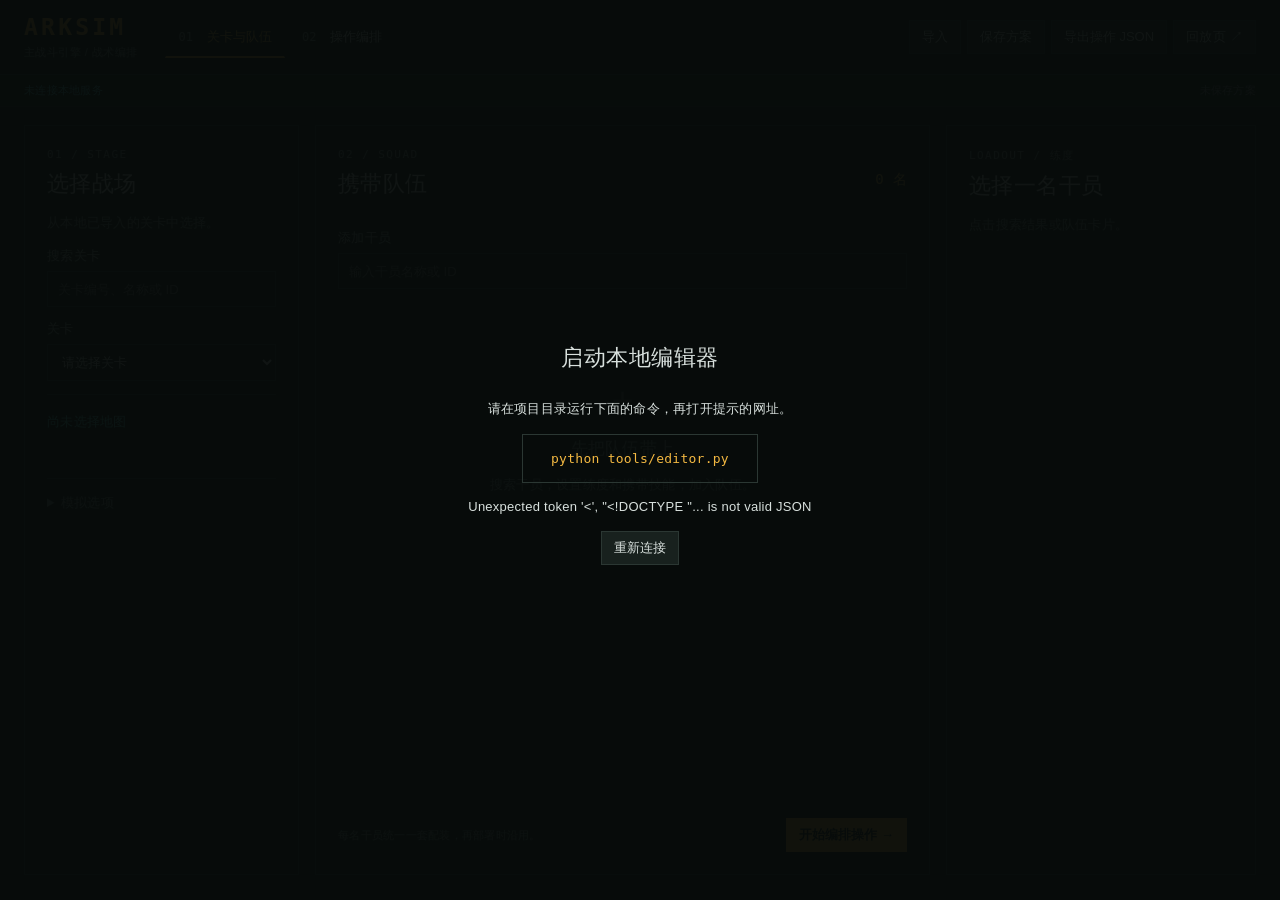
==== viewer/planner.html @ 0a9d554b "Add graphical plan editor and expanded battle operations Release 0.40.0 with validated operator load" ====
<!doctype html>
<html lang="zh-CN">
<head>
  <meta charset="utf-8"><meta name="viewport" content="width=device-width,initial-scale=1">
  <title>ARKSIM / 战术编排</title><link rel="stylesheet" href="planner.css">
</head>
<body>
  <header class="topbar">
    <a class="brand" href="planner.html">ARKSIM<span>主战斗引擎 / 战术编排</span></a>
    <nav aria-label="编辑步骤"><button data-step="setup" class="active"><i>01</i>关卡与队伍</button><button data-step="operations"><i>02</i>操作编排</button></nav>
    <div class="file-actions"><button id="importBtn">导入</button><button id="saveBtn">保存方案</button><button id="exportBtn">导出操作 JSON</button><a href="index.html" class="button">回放页 ↗</a></div>
    <input id="importFile" type="file" accept=".json,application/json" hidden>
  </header>
  <div class="status-strip"><span id="connection">正在连接本地数据…</span><span id="saveState">未保存方案</span></div>
  <main>
    <section id="setupView" class="setup-layout">
      <aside class="panel stage-panel">
        <div class="eyebrow">01 / STAGE</div><h1>选择战场</h1><p class="subtle">从本地已导入的关卡中选择。</p>
        <label>搜索关卡<input id="stageSearch" type="search" placeholder="关卡编号、名称或 ID"></label>
        <label>关卡<select id="stageSelect"><option value="">请选择关卡</option></select></label>
        <div id="stageInfo" class="stage-info">尚未选择地图</div>
        <div class="mini-map" id="miniMap"></div>
        <details class="run-options"><summary>模拟选项</summary>
          <label>出怪时序<select id="spawnTiming"><option value="fast">标称时序</option><option value="client">逐帧时序</option><option value="frame_core">动作队列时序</option></select></label>
          <label>敌方攻击计时<select id="attackTiming"><option value="float">默认浮点间隔</option><option value="mortar_frames">炮兵整数帧候选</option></select></label>
          <label>随机种子<input id="seed" type="number" min="0" max="4294967295" step="1" value="0"></label>
          <label class="check"><input id="enemyMuzzle" type="checkbox">模拟敌方出手挂点</label>
          <label class="check"><input id="enemyTurning" type="checkbox">模拟敌方转身</label>
        </details>
      </aside>
      <section class="panel roster-panel">
        <div class="section-heading"><div><div class="eyebrow">02 / SQUAD</div><h1>携带队伍</h1></div><b id="squadCount">0 名</b></div>
        <label class="search-label">添加干员<input id="operatorSearch" type="search" placeholder="输入干员名称或 ID" autocomplete="off"></label>
        <div id="searchResults" class="search-results"></div>
        <div id="squadList" class="squad-list"></div>
        <div id="emptySquad" class="empty-state"><span class="crosshair">＋</span><h2>先把队伍带上</h2><p>搜索干员，设置练度和携带技能，加入队伍。</p></div>
        <div class="setup-footer"><span class="subtle">每名干员统一一套配装，再部署时沿用。</span><button id="continueBtn" class="primary">开始编排操作 →</button></div>
      </section>
      <aside class="panel build-panel">
        <div class="eyebrow">LOADOUT / 练度</div><h1 id="buildName">选择一名干员</h1><p id="buildHint" class="subtle">点击搜索结果或队伍卡片。</p>
        <form id="buildForm" hidden>
          <div class="field-pair"><label>精英化<select id="elite"></select></label><label>等级<input id="level" type="number" min="1" step="1" value="1"></label></div>
          <div class="field-pair"><label>信赖 %<input id="trust" type="number" min="0" max="200" step="0.1" value="0"></label><label>潜能<select id="potential"></select></label></div>
          <label>携带技能<select id="skill"></select></label><label>技能等级<select id="skillLevel"></select></label>
          <label>模组<select id="module"></select></label><label>模组等级<select id="moduleLevel"></select></label>
          <label class="check"><input id="autoSkill" type="checkbox">手动技能满技力自动释放</label>
          <p class="subtle compact">默认手动技能等待操作；自动触发与被动技能按自身规则执行。</p>
          <div id="buildStats" class="attribute-grid"></div>
          <button type="submit" id="addMemberBtn" class="primary wide">加入队伍</button>
        </form>
      </aside>
    </section>
    <section id="operationsView" class="operations-layout" hidden>
      <aside class="panel action-panel">
        <div class="eyebrow">INPUT / 编辑操作</div><h1 id="operationTitle">添加操作</h1>
        <form id="operationForm">
          <label>干员<select id="opChar"></select></label><label>操作类型<select id="opAction"><option value="DEPLOY">部署</option><option value="RETREAT">撤退</option><option value="SKILL">开技能</option><option value="SKILL_END">主动结束技能</option><option value="SWITCH_MODE">切换模式</option></select></label>
          <div class="field-pair"><label>时刻 / 秒<input id="opTime" type="number" min="0" step="any" value="0" required></label><label>逻辑帧 / 30 Hz<input id="opFrame" type="number" min="0" step="1" value="0" required></label></div>
          <div id="deploymentFields"><label>部署位置<div id="tileReadout" class="readout">在地图上点击可部署格</div></label>
            <label>朝向</label><div id="facingButtons" class="direction-buttons"><button type="button" data-facing="0" class="active">→ 右</button><button type="button" data-facing="1">↓ 下</button><button type="button" data-facing="2">← 左</button><button type="button" data-facing="3">↑ 上</button></div>
          </div>
          <label id="modeField" hidden>目标模式<select id="opMode"><option value="">切到另一状态</option><option value="0">初始状态</option><option value="1">技能状态</option></select></label>
          <label>条件不满足时<select id="failure"><option value="WAIT">等待并阻塞后续操作</option><option value="SKIP">跳过这条操作</option><option value="STOP">停止模拟</option></select></label>
          <p id="actionHint" class="subtle compact"></p>
          <div class="form-buttons"><button type="submit" id="addOperationBtn" class="primary">＋ 加入操作</button><button type="button" id="cancelEditBtn" hidden>取消编辑</button></div>
        </form>
        <div class="carried-heading">携带干员 <button id="backToSquadBtn">修改队伍</button></div><div id="carriedList" class="carried-list"></div>
      </aside>
      <section class="map-column">
        <div class="map-heading"><div><div class="eyebrow">FIELD / 计划示意</div><h1 id="mapName">地图</h1></div><span id="mapClock">0.000 秒 · f0</span></div>
        <div class="legend"><span class="blue">■ 蓝门</span><span class="red">■ 红门</span><span class="amber">◆ 干员</span><span class="cyan">＋ 可部署</span><span class="portal">◌ 传送门</span></div>
        <div id="mapBoard" class="map-board"></div>
        <div class="map-controls"><label>查看计划时刻<input id="previewTime" type="range" min="0" max="120" step="0.0333333333333333" value="0"></label><button id="followTimeBtn">定位到输入时刻</button></div>
        <p class="map-note">地图显示截至所选时刻的计划部署，不预测费用、阻挡、死亡或操作成功；运行后在回放页查看实际结果。</p>
      </section>
      <aside class="panel timeline-panel">
        <div class="section-heading"><div><div class="eyebrow">TIMELINE / 操作序列</div><h1>行动计划</h1></div><b id="operationCount">0 条</b></div>
        <p class="subtle compact">按时间执行。同一时刻按列表顺序；箭头调整同刻顺序。</p>
        <div id="operationList" class="operation-list"></div>
        <div class="run-footer"><button id="validateBtn">检查计划</button><button id="simulateBtn" class="primary">运行模拟 ↗</button><p id="runStatus" class="subtle compact">模拟完成后可打开原回放页。</p><a id="openReplay" class="button wide" target="_blank" rel="noopener" hidden>打开本次回放 →</a></div>
      </aside>
    </section>
  </main>
  <div id="notice" class="notice" role="status" aria-live="polite" hidden></div>
  <div id="offline" class="offline" hidden><h1>启动本地编辑器</h1><p>请在项目目录运行下面的命令，再打开提示的网址。</p><code>python tools/editor.py</code><p id="offlineReason"></p><button onclick="location.reload()">重新连接</button></div>
  <script src="planner.js"></script>
</body>
</html>
---- viewer/planner.css ----
:root{--ink:#d8e0dd;--muted:#83908c;--panel:#101715;--panel2:#141d1a;--line:#2b3733;--black:#080c0b;--amber:#f4b942;--cyan:#54d9d1;--red:#ff665e;--blue:#57a9f7;--portal:#b49ae0}
*{box-sizing:border-box} [hidden]{display:none!important} body{margin:0;background:var(--black);color:var(--ink);font-family:"Bahnschrift","Microsoft YaHei UI",sans-serif;font-size:13px;letter-spacing:.02em}body:before{content:"";position:fixed;inset:0;pointer-events:none;background:repeating-linear-gradient(0deg,transparent 0 3px,#cad6d104 3px 4px);z-index:5}
button,input,select{font:inherit}button,.button{display:inline-flex;align-items:center;justify-content:center;gap:6px;background:#18211e;color:var(--ink);border:1px solid var(--line);min-height:34px;padding:6px 12px;cursor:pointer;text-decoration:none}button:hover,.button:hover{border-color:var(--amber);color:var(--amber)}button:disabled{opacity:.45;cursor:not-allowed}button:focus-visible,a:focus-visible,input:focus-visible,select:focus-visible{outline:2px solid var(--cyan);outline-offset:3px}button.primary{color:var(--black);background:var(--amber);border-color:var(--amber);font-weight:700}button.primary:hover{background:#ffd67e}input,select{width:100%;min-width:0;color:var(--ink);background:#080e0c;border:1px solid var(--line);padding:9px 10px;min-height:36px}input[type=checkbox]{width:16px;min-height:16px;accent-color:var(--amber)}input[type=range]{accent-color:var(--amber);padding:0;border:0;background:none}label{display:block;color:#a3b1ab;margin-bottom:13px}label>input,label>select{display:block;margin-top:6px}label.check{display:flex;gap:8px;align-items:center;margin-top:12px}label.check input{margin:0}h1{font-weight:500;font-size:22px;letter-spacing:.02em;margin:8px 0 12px}h2{font-size:17px;font-weight:500}p{line-height:1.7}.subtle{color:var(--muted)}.compact{font-size:12px;margin:6px 0 14px}.eyebrow{font:11px "Consolas",monospace;color:var(--muted);letter-spacing:.13em}.wide{width:100%}.topbar{min-height:72px;display:flex;align-items:center;gap:28px;padding:14px 24px;border-bottom:1px solid var(--line);background:var(--panel)}.brand{color:var(--amber);font:700 23px "Consolas",monospace;letter-spacing:.14em;text-decoration:none;flex-shrink:0}.brand span{display:block;color:var(--muted);font:11px "Microsoft YaHei UI",sans-serif;letter-spacing:.04em;margin-top:5px}.topbar nav{display:flex;gap:4px}.topbar nav button{background:transparent;border-color:transparent;border-bottom:2px solid transparent;height:42px;white-space:nowrap}.topbar nav button.active{color:var(--amber);border-bottom-color:var(--amber)}nav i{font:12px "Consolas",monospace;font-style:normal;margin-right:8px;color:var(--muted)}.file-actions{display:flex;gap:6px;margin-left:auto;flex-wrap:wrap}.status-strip{display:flex;justify-content:space-between;gap:12px;padding:8px 24px;background:#111a16;color:var(--muted);font-size:11px;border-bottom:1px solid #202c26}.status-strip span:first-child{color:var(--cyan)}main{padding:18px 24px}.setup-layout{display:grid;grid-template-columns:275px minmax(300px,1fr) 310px;gap:16px;max-width:1680px;margin:auto;min-height:calc(100vh - 150px)}.panel{background:var(--panel);border:1px solid var(--line);padding:22px;min-width:0}.stage-info{padding:15px 0;border-top:1px solid var(--line);color:var(--cyan);line-height:1.8}.run-options{border-top:1px solid var(--line);margin-top:20px;padding-top:15px}.run-options summary{cursor:pointer;color:var(--muted);margin-bottom:18px}.section-heading{display:flex;align-items:center;justify-content:space-between;gap:12px}.section-heading b{font:14px "Consolas",monospace;color:var(--amber);white-space:nowrap}.search-label{margin-top:18px}.search-results{display:grid;grid-template-columns:repeat(auto-fill,minmax(145px,1fr));gap:6px;max-height:175px;overflow:auto;margin-bottom:20px}.search-result{justify-content:space-between;text-align:left;padding:10px;min-height:48px}.search-result small{color:var(--muted);font-size:10px}.squad-list{display:grid;grid-template-columns:repeat(auto-fill,minmax(200px,1fr));gap:10px}.squad-card{background:var(--panel2);padding:14px;border:1px solid var(--line);text-align:left;position:relative;cursor:pointer}.squad-card.selected{border-color:var(--amber)}.squad-card .name{color:var(--ink);font-size:16px;display:block;margin-bottom:9px}.squad-card .meta{font:12px "Consolas","Microsoft YaHei UI",monospace;color:var(--amber)}.squad-card .skill-line{color:var(--muted);font-size:11px;line-height:1.7;margin-top:6px}.card-delete{position:absolute;top:8px;right:8px;min-height:24px;padding:1px 6px;color:var(--muted);border:0;background:transparent}.card-delete:hover{color:var(--red)}.roster-panel{display:flex;flex-direction:column}.empty-state{padding:54px 12px;text-align:center;color:var(--muted)}.crosshair{display:block;font-size:35px;font-weight:200;color:#46594d}.setup-footer{margin-top:auto;padding-top:26px;display:flex;align-items:center;justify-content:space-between;gap:14px;flex-wrap:wrap}.setup-footer .subtle{font-size:11px}.field-pair{display:grid;grid-template-columns:1fr 1fr;gap:12px}.attribute-grid{display:grid;grid-template-columns:1fr 1fr;gap:7px;margin:15px 0}.attribute-grid div{padding:8px;background:#0c120f}.attribute-grid small{display:block;color:var(--muted);font-size:10px;margin-bottom:5px}.attribute-grid b{font:14px "Consolas",monospace}.operations-layout{display:grid;grid-template-columns:270px minmax(300px,1fr) 335px;gap:16px;max-width:1780px;margin:auto;align-items:start}.action-panel{padding:20px}.readout{margin-top:6px;border:1px dashed var(--line);padding:12px;color:var(--cyan)}.direction-buttons{display:grid;grid-template-columns:repeat(4,1fr);gap:4px;margin:0 0 17px}.direction-buttons button{padding:4px}.direction-buttons .active{border-color:var(--amber);color:var(--amber)}.form-buttons{display:flex;gap:8px;flex-wrap:wrap}.carried-heading{display:flex;align-items:center;justify-content:space-between;border-top:1px solid var(--line);margin-top:25px;padding-top:16px;color:var(--muted)}.carried-heading button{font-size:11px;min-height:27px;padding:4px 7px}.carried-list{display:grid;gap:6px;margin-top:12px}.carried-list button{text-align:left;justify-content:space-between}.carried-list button.active{border-color:var(--amber);color:var(--amber)}.map-column{min-width:0;background:radial-gradient(ellipse at 50% 48%,#26372a66,transparent 70%);border:1px solid var(--line);padding:22px}.map-heading{display:flex;justify-content:space-between;align-items:center;gap:12px}.map-heading h1{font-size:20px;margin-bottom:0}.map-heading>span{font:12px "Consolas",monospace;color:var(--amber);white-space:nowrap}.legend{display:flex;flex-wrap:wrap;gap:14px;font-size:10px;margin:22px 0 12px;color:var(--muted)}.blue{color:var(--blue)}.red{color:var(--red)}.amber{color:var(--amber)}.cyan{color:var(--cyan)}.portal{color:var(--portal)}.map-board,.mini-map{display:grid;gap:3px;aspect-ratio:var(--ratio);width:100%;margin:20px 0;position:relative}.tile{position:relative;display:flex;align-items:center;justify-content:center;padding:0;min-height:0;border:1px solid #33463b;background:#202c24;aspect-ratio:1;font:11px "Consolas",monospace;overflow:hidden}.tile.highland{background:#30372a}.tile.none{background:#101815;border-color:#1c2821}.tile.allowed{border-color:#54d9d15c;background:#24352c}.tile.allowed:after{content:"＋";color:#54d9d199;font:20px "Consolas",monospace}.tile.start{border-color:#c3564d;background:#ff665e18}.tile.end{border-color:#497aa5;background:#57a9f71a}.tile.portal{border-color:#6a588d;background:#b49ae014}.tile.selected{outline:2px solid var(--amber);outline-offset:-3px}.tile .coordinate{position:absolute;bottom:2px;left:3px;color:#85998d;font-size:9px}.tile .door{font-size:10px}.tile .unit{position:absolute;inset:10%;background:#f4b942dc;color:#101715;display:flex;align-items:center;justify-content:center;flex-direction:column;z-index:1;border:1px solid #ffe6a9}.tile .unit b{font-size:11px;font-weight:600;overflow:hidden;max-width:100%;text-overflow:ellipsis;white-space:nowrap}.tile .unit span{font-size:15px}.mini-map{gap:2px;margin:10px 0 20px}.mini-map .tile{pointer-events:none}.mini-map .tile .coordinate{display:none}.mini-map .door{font-size:8px}.map-controls{display:flex;align-items:end;gap:14px}.map-controls label{flex:1;margin-bottom:0;font-size:11px}.map-controls button{font-size:11px}.map-note{font-size:11px;color:var(--muted);margin-top:20px;border-top:1px solid var(--line);padding-top:14px}.timeline-panel{display:flex;flex-direction:column;max-height:calc(100vh - 146px);position:sticky;top:18px}.operation-list{overflow:auto;min-height:150px;flex:1;padding-right:3px}.operation-row{display:grid;grid-template-columns:57px minmax(0,1fr) 30px;gap:10px;border-bottom:1px solid var(--line);padding:13px 0;cursor:pointer}.operation-row:hover{background:#1b262044}.operation-row.selected{border-left:2px solid var(--amber);padding-left:8px}.operation-row .time{font:14px "Consolas",monospace;color:var(--amber)}.operation-row .time small{display:block;font-size:9px;color:var(--muted);margin-top:4px}.operation-row .description{line-height:1.7}.operation-row .description small{display:block;font-size:10px;color:var(--muted)}.row-actions{display:flex;flex-direction:column;gap:2px}.row-actions button{min-height:20px;height:20px;font:11px "Consolas",monospace;padding:0;background:transparent}.row-actions button:last-child{color:var(--red)}.run-footer{border-top:1px solid var(--line);padding-top:18px;margin-top:16px;display:grid;grid-template-columns:1fr 1fr;gap:8px}.run-footer p,.run-footer a{grid-column:1/-1}.notice{position:fixed;bottom:24px;left:50%;transform:translateX(-50%);background:#203029;color:var(--ink);border:1px solid var(--cyan);padding:15px 22px;z-index:20;max-width:min(740px,90vw);box-shadow:0 12px 50px #0008;line-height:1.6}.notice.error{border-color:var(--red);background:#321e1a}.offline{position:fixed;inset:0;display:flex;align-items:center;justify-content:center;flex-direction:column;z-index:30;background:#080c0bf5;padding:30px;text-align:center}.offline code{padding:16px 28px;border:1px solid var(--line);color:var(--amber)}
@media(min-width:1500px){.setup-layout{grid-template-columns:300px minmax(300px,1fr) 340px}.operations-layout{grid-template-columns:290px minmax(300px,1fr) 355px}}
@media(max-width:1120px){.topbar{flex-wrap:wrap;gap:12px}.file-actions{margin-left:0}.setup-layout{grid-template-columns:240px minmax(250px,1fr)}.build-panel{grid-column:1/-1}.build-panel form{max-width:600px}.operations-layout{grid-template-columns:245px minmax(280px,1fr)}.timeline-panel{grid-column:1/-1;position:static;max-height:650px}.map-column{padding:16px}.operation-list{max-height:360px}}
@media(max-width:650px){main{padding:12px}.topbar{padding:14px}.status-strip{padding:8px 14px}.setup-layout,.operations-layout{display:flex;flex-direction:column;gap:12px}.panel,.map-column{width:100%;padding:18px}.file-actions{gap:4px}.file-actions button,.file-actions a{font-size:11px;padding:5px 8px}.map-column{order:0}.action-panel{order:1}.timeline-panel{order:2}.tile .coordinate{font-size:7px}.tile .unit b{font-size:9px}.map-heading{flex-wrap:wrap}.setup-footer{margin-top:24px}}
@media(prefers-reduced-motion:no-preference){button,.button,.squad-card{transition:border-color .15s,background .15s}}
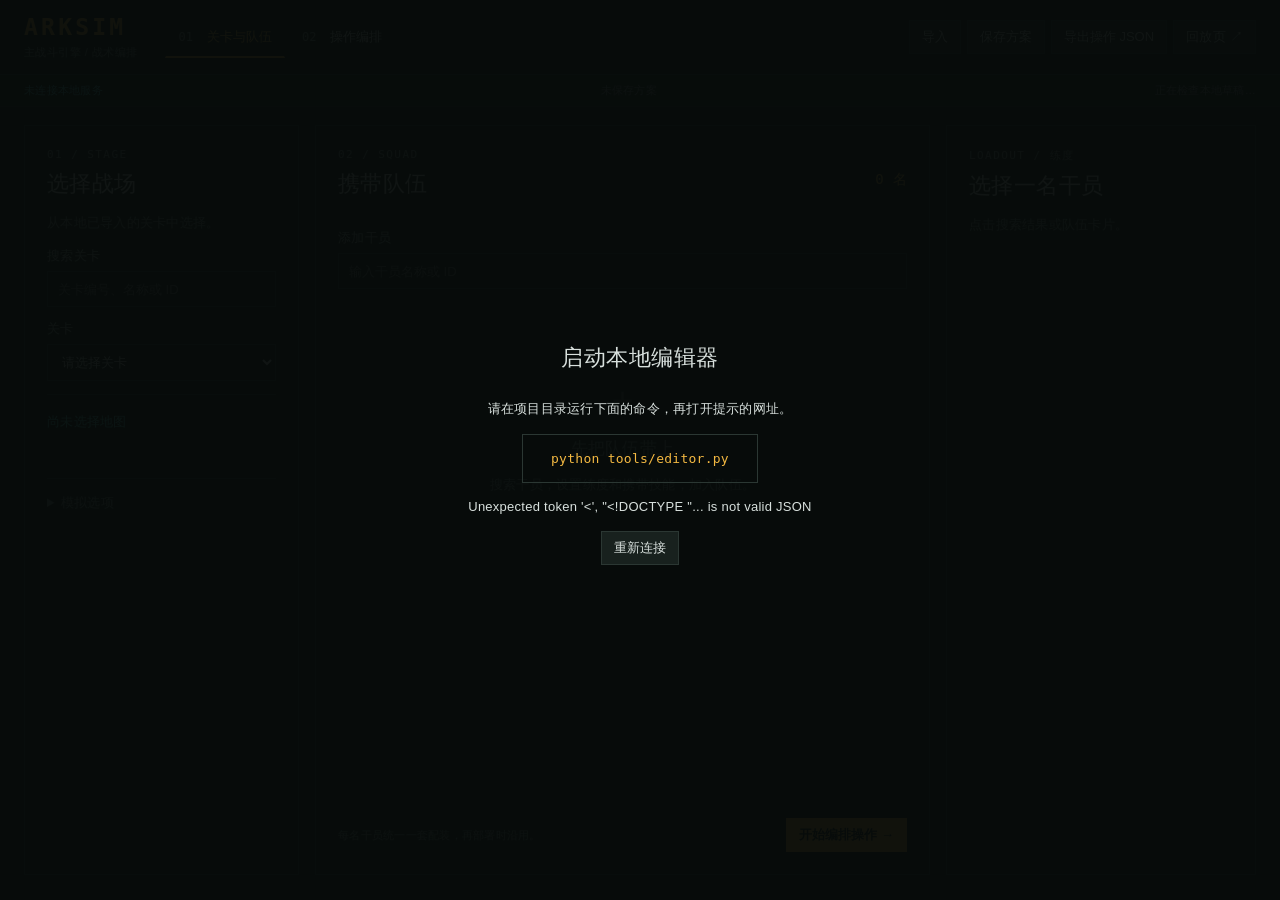
==== commit 25396ae6: "Release 0.43.0: add squad effects, character forms and Shu healing" ====
--- a/viewer/planner.html
+++ b/viewer/planner.html
@@ -11,7 +11,11 @@
     <div class="file-actions"><button id="importBtn">导入</button><button id="saveBtn">保存方案</button><button id="exportBtn">导出操作 JSON</button><a href="index.html" class="button">回放页 ↗</a></div>
     <input id="importFile" type="file" accept=".json,application/json" hidden>
   </header>
-  <div class="status-strip"><span id="connection">正在连接本地数据…</span><span id="saveState">未保存方案</span></div>
+  <div class="status-strip"><span id="connection">正在连接本地数据…</span><span id="saveState">未保存方案</span><span id="draftState" role="status" aria-live="polite">正在检查本地草稿…</span></div>
+  <section id="draftRecovery" class="draft-recovery" aria-label="恢复编辑草稿" hidden>
+    <div><strong>继续上次编排</strong><p id="draftDescription"></p><small>草稿包含尚未加入的表单；正式方案仍需点击“保存方案”。</small></div>
+    <div class="form-buttons"><button id="restoreDraftBtn" class="primary">恢复草稿</button><button id="skipDraftBtn">开始新方案</button></div>
+  </section>
   <main>
     <section id="setupView" class="setup-layout">
       <aside class="panel stage-panel">
@@ -19,6 +23,7 @@
         <label>搜索关卡<input id="stageSearch" type="search" placeholder="关卡编号、名称或 ID"></label>
         <label>关卡<select id="stageSelect"><option value="">请选择关卡</option></select></label>
         <div id="stageInfo" class="stage-info">尚未选择地图</div>
+        <div id="runeOptions" hidden></div>
         <div class="mini-map" id="miniMap"></div>
         <details class="run-options"><summary>模拟选项</summary>
           <label>出怪时序<select id="spawnTiming"><option value="fast">标称时序</option><option value="client">逐帧时序</option><option value="frame_core">动作队列时序</option></select></label>
--- a/viewer/planner.css
+++ b/viewer/planner.css
@@ -1,4 +1,5 @@
 :root{--ink:#d8e0dd;--muted:#83908c;--panel:#101715;--panel2:#141d1a;--line:#2b3733;--black:#080c0b;--amber:#f4b942;--cyan:#54d9d1;--red:#ff665e;--blue:#57a9f7;--portal:#b49ae0}
+.status-strip{flex-wrap:wrap}.status-strip #draftState{color:var(--muted)}.status-strip #draftState.error{color:var(--red)}.draft-recovery{display:flex;align-items:center;justify-content:space-between;gap:16px;margin:18px 24px 0;padding:16px 20px;border:1px solid var(--amber);border-left:4px solid var(--amber);background:var(--panel)}.draft-recovery strong{color:var(--amber);font-size:16px}.draft-recovery p{margin:6px 0}.draft-recovery small{color:var(--muted)}.draft-recovery .form-buttons{flex-wrap:wrap;flex-shrink:0}@media(max-width:700px){.draft-recovery{margin:12px;align-items:flex-start;flex-direction:column}.draft-recovery .form-buttons{width:100%}}
 *{box-sizing:border-box} [hidden]{display:none!important} body{margin:0;background:var(--black);color:var(--ink);font-family:"Bahnschrift","Microsoft YaHei UI",sans-serif;font-size:13px;letter-spacing:.02em}body:before{content:"";position:fixed;inset:0;pointer-events:none;background:repeating-linear-gradient(0deg,transparent 0 3px,#cad6d104 3px 4px);z-index:5}
 button,input,select{font:inherit}button,.button{display:inline-flex;align-items:center;justify-content:center;gap:6px;background:#18211e;color:var(--ink);border:1px solid var(--line);min-height:34px;padding:6px 12px;cursor:pointer;text-decoration:none}button:hover,.button:hover{border-color:var(--amber);color:var(--amber)}button:disabled{opacity:.45;cursor:not-allowed}button:focus-visible,a:focus-visible,input:focus-visible,select:focus-visible{outline:2px solid var(--cyan);outline-offset:3px}button.primary{color:var(--black);background:var(--amber);border-color:var(--amber);font-weight:700}button.primary:hover{background:#ffd67e}input,select{width:100%;min-width:0;color:var(--ink);background:#080e0c;border:1px solid var(--line);padding:9px 10px;min-height:36px}input[type=checkbox]{width:16px;min-height:16px;accent-color:var(--amber)}input[type=range]{accent-color:var(--amber);padding:0;border:0;background:none}label{display:block;color:#a3b1ab;margin-bottom:13px}label>input,label>select{display:block;margin-top:6px}label.check{display:flex;gap:8px;align-items:center;margin-top:12px}label.check input{margin:0}h1{font-weight:500;font-size:22px;letter-spacing:.02em;margin:8px 0 12px}h2{font-size:17px;font-weight:500}p{line-height:1.7}.subtle{color:var(--muted)}.compact{font-size:12px;margin:6px 0 14px}.eyebrow{font:11px "Consolas",monospace;color:var(--muted);letter-spacing:.13em}.wide{width:100%}.topbar{min-height:72px;display:flex;align-items:center;gap:28px;padding:14px 24px;border-bottom:1px solid var(--line);background:var(--panel)}.brand{color:var(--amber);font:700 23px "Consolas",monospace;letter-spacing:.14em;text-decoration:none;flex-shrink:0}.brand span{display:block;color:var(--muted);font:11px "Microsoft YaHei UI",sans-serif;letter-spacing:.04em;margin-top:5px}.topbar nav{display:flex;gap:4px}.topbar nav button{background:transparent;border-color:transparent;border-bottom:2px solid transparent;height:42px;white-space:nowrap}.topbar nav button.active{color:var(--amber);border-bottom-color:var(--amber)}nav i{font:12px "Consolas",monospace;font-style:normal;margin-right:8px;color:var(--muted)}.file-actions{display:flex;gap:6px;margin-left:auto;flex-wrap:wrap}.status-strip{display:flex;justify-content:space-between;gap:12px;padding:8px 24px;background:#111a16;color:var(--muted);font-size:11px;border-bottom:1px solid #202c26}.status-strip span:first-child{color:var(--cyan)}main{padding:18px 24px}.setup-layout{display:grid;grid-template-columns:275px minmax(300px,1fr) 310px;gap:16px;max-width:1680px;margin:auto;min-height:calc(100vh - 150px)}.panel{background:var(--panel);border:1px solid var(--line);padding:22px;min-width:0}.stage-info{padding:15px 0;border-top:1px solid var(--line);color:var(--cyan);line-height:1.8}.run-options{border-top:1px solid var(--line);margin-top:20px;padding-top:15px}.run-options summary{cursor:pointer;color:var(--muted);margin-bottom:18px}.section-heading{display:flex;align-items:center;justify-content:space-between;gap:12px}.section-heading b{font:14px "Consolas",monospace;color:var(--amber);white-space:nowrap}.search-label{margin-top:18px}.search-results{display:grid;grid-template-columns:repeat(auto-fill,minmax(145px,1fr));gap:6px;max-height:175px;overflow:auto;margin-bottom:20px}.search-result{justify-content:space-between;text-align:left;padding:10px;min-height:48px}.search-result small{color:var(--muted);font-size:10px}.squad-list{display:grid;grid-template-columns:repeat(auto-fill,minmax(200px,1fr));gap:10px}.squad-card{background:var(--panel2);padding:14px;border:1px solid var(--line);text-align:left;position:relative;cursor:pointer}.squad-card.selected{border-color:var(--amber)}.squad-card .name{color:var(--ink);font-size:16px;display:block;margin-bottom:9px}.squad-card .meta{font:12px "Consolas","Microsoft YaHei UI",monospace;color:var(--amber)}.squad-card .skill-line{color:var(--muted);font-size:11px;line-height:1.7;margin-top:6px}.card-delete{position:absolute;top:8px;right:8px;min-height:24px;padding:1px 6px;color:var(--muted);border:0;background:transparent}.card-delete:hover{color:var(--red)}.roster-panel{display:flex;flex-direction:column}.empty-state{padding:54px 12px;text-align:center;color:var(--muted)}.crosshair{display:block;font-size:35px;font-weight:200;color:#46594d}.setup-footer{margin-top:auto;padding-top:26px;display:flex;align-items:center;justify-content:space-between;gap:14px;flex-wrap:wrap}.setup-footer .subtle{font-size:11px}.field-pair{display:grid;grid-template-columns:1fr 1fr;gap:12px}.attribute-grid{display:grid;grid-template-columns:1fr 1fr;gap:7px;margin:15px 0}.attribute-grid div{padding:8px;background:#0c120f}.attribute-grid small{display:block;color:var(--muted);font-size:10px;margin-bottom:5px}.attribute-grid b{font:14px "Consolas",monospace}.operations-layout{display:grid;grid-template-columns:270px minmax(300px,1fr) 335px;gap:16px;max-width:1780px;margin:auto;align-items:start}.action-panel{padding:20px}.readout{margin-top:6px;border:1px dashed var(--line);padding:12px;color:var(--cyan)}.direction-buttons{display:grid;grid-template-columns:repeat(4,1fr);gap:4px;margin:0 0 17px}.direction-buttons button{padding:4px}.direction-buttons .active{border-color:var(--amber);color:var(--amber)}.form-buttons{display:flex;gap:8px;flex-wrap:wrap}.carried-heading{display:flex;align-items:center;justify-content:space-between;border-top:1px solid var(--line);margin-top:25px;padding-top:16px;color:var(--muted)}.carried-heading button{font-size:11px;min-height:27px;padding:4px 7px}.carried-list{display:grid;gap:6px;margin-top:12px}.carried-list button{text-align:left;justify-content:space-between}.carried-list button.active{border-color:var(--amber);color:var(--amber)}.map-column{min-width:0;background:radial-gradient(ellipse at 50% 48%,#26372a66,transparent 70%);border:1px solid var(--line);padding:22px}.map-heading{display:flex;justify-content:space-between;align-items:center;gap:12px}.map-heading h1{font-size:20px;margin-bottom:0}.map-heading>span{font:12px "Consolas",monospace;color:var(--amber);white-space:nowrap}.legend{display:flex;flex-wrap:wrap;gap:14px;font-size:10px;margin:22px 0 12px;color:var(--muted)}.blue{color:var(--blue)}.red{color:var(--red)}.amber{color:var(--amber)}.cyan{color:var(--cyan)}.portal{color:var(--portal)}.map-board,.mini-map{display:grid;gap:3px;aspect-ratio:var(--ratio);width:100%;margin:20px 0;position:relative}.tile{position:relative;display:flex;align-items:center;justify-content:center;padding:0;min-height:0;border:1px solid #33463b;background:#202c24;aspect-ratio:1;font:11px "Consolas",monospace;overflow:hidden}.tile.highland{background:#30372a}.tile.none{background:#101815;border-color:#1c2821}.tile.allowed{border-color:#54d9d15c;background:#24352c}.tile.allowed:after{content:"＋";color:#54d9d199;font:20px "Consolas",monospace}.tile.start{border-color:#c3564d;background:#ff665e18}.tile.end{border-color:#497aa5;background:#57a9f71a}.tile.portal{border-color:#6a588d;background:#b49ae014}.tile.selected{outline:2px solid var(--amber);outline-offset:-3px}.tile .coordinate{position:absolute;bottom:2px;left:3px;color:#85998d;font-size:9px}.tile .door{font-size:10px}.tile .unit{position:absolute;inset:10%;background:#f4b942dc;color:#101715;display:flex;align-items:center;justify-content:center;flex-direction:column;z-index:1;border:1px solid #ffe6a9}.tile .unit b{font-size:11px;font-weight:600;overflow:hidden;max-width:100%;text-overflow:ellipsis;white-space:nowrap}.tile .unit span{font-size:15px}.mini-map{gap:2px;margin:10px 0 20px}.mini-map .tile{pointer-events:none}.mini-map .tile .coordinate{display:none}.mini-map .door{font-size:8px}.map-controls{display:flex;align-items:end;gap:14px}.map-controls label{flex:1;margin-bottom:0;font-size:11px}.map-controls button{font-size:11px}.map-note{font-size:11px;color:var(--muted);margin-top:20px;border-top:1px solid var(--line);padding-top:14px}.timeline-panel{display:flex;flex-direction:column;max-height:calc(100vh - 146px);position:sticky;top:18px}.operation-list{overflow:auto;min-height:150px;flex:1;padding-right:3px}.operation-row{display:grid;grid-template-columns:57px minmax(0,1fr) 30px;gap:10px;border-bottom:1px solid var(--line);padding:13px 0;cursor:pointer}.operation-row:hover{background:#1b262044}.operation-row.selected{border-left:2px solid var(--amber);padding-left:8px}.operation-row .time{font:14px "Consolas",monospace;color:var(--amber)}.operation-row .time small{display:block;font-size:9px;color:var(--muted);margin-top:4px}.operation-row .description{line-height:1.7}.operation-row .description small{display:block;font-size:10px;color:var(--muted)}.row-actions{display:flex;flex-direction:column;gap:2px}.row-actions button{min-height:20px;height:20px;font:11px "Consolas",monospace;padding:0;background:transparent}.row-actions button:last-child{color:var(--red)}.run-footer{border-top:1px solid var(--line);padding-top:18px;margin-top:16px;display:grid;grid-template-columns:1fr 1fr;gap:8px}.run-footer p,.run-footer a{grid-column:1/-1}.notice{position:fixed;bottom:24px;left:50%;transform:translateX(-50%);background:#203029;color:var(--ink);border:1px solid var(--cyan);padding:15px 22px;z-index:20;max-width:min(740px,90vw);box-shadow:0 12px 50px #0008;line-height:1.6}.notice.error{border-color:var(--red);background:#321e1a}.offline{position:fixed;inset:0;display:flex;align-items:center;justify-content:center;flex-direction:column;z-index:30;background:#080c0bf5;padding:30px;text-align:center}.offline code{padding:16px 28px;border:1px solid var(--line);color:var(--amber)}
 @media(min-width:1500px){.setup-layout{grid-template-columns:300px minmax(300px,1fr) 340px}.operations-layout{grid-template-columns:290px minmax(300px,1fr) 355px}}
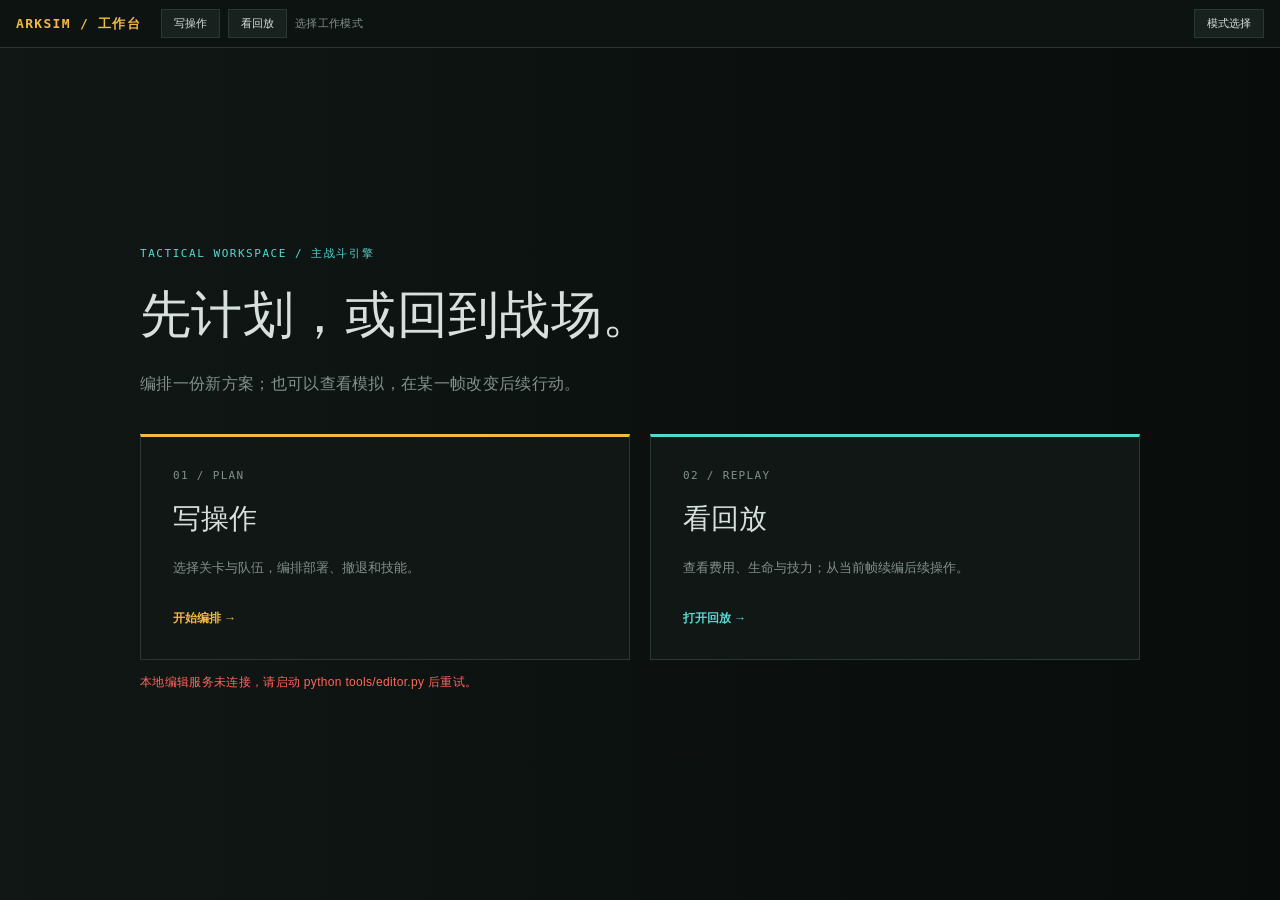
==== commit 62bcdbe3: "Release 0.45.71: freeze standalone trial version and refine operator mechanics" ====
--- a/viewer/planner.html
+++ b/viewer/planner.html
@@ -3,12 +3,13 @@
 <head>
   <meta charset="utf-8"><meta name="viewport" content="width=device-width,initial-scale=1">
   <title>ARKSIM / 战术编排</title><link rel="stylesheet" href="planner.css">
+  <script>if(window.parent===window&&!new URLSearchParams(location.search).has('embed'))location.replace('index.html?mode=write');</script>
 </head>
 <body>
   <header class="topbar">
     <a class="brand" href="planner.html">ARKSIM<span>主战斗引擎 / 战术编排</span></a>
     <nav aria-label="编辑步骤"><button data-step="setup" class="active"><i>01</i>关卡与队伍</button><button data-step="operations"><i>02</i>操作编排</button></nav>
-    <div class="file-actions"><button id="importBtn">导入</button><button id="saveBtn">保存方案</button><button id="exportBtn">导出操作 JSON</button><a href="index.html" class="button">回放页 ↗</a></div>
+    <div class="file-actions"><button id="importBtn">导入</button><button id="saveBtn">保存方案</button><button id="exportBtn">导出操作 JSON</button><a id="returnReplay" href="index.html?mode=replay" class="button">看回放</a></div>
     <input id="importFile" type="file" accept=".json,application/json" hidden>
   </header>
   <div class="status-strip"><span id="connection">正在连接本地数据…</span><span id="saveState">未保存方案</span><span id="draftState" role="status" aria-live="polite">正在检查本地草稿…</span></div>
--- a/viewer/planner.css
+++ b/viewer/planner.css
@@ -1,4 +1,6 @@
 :root{--ink:#d8e0dd;--muted:#83908c;--panel:#101715;--panel2:#141d1a;--line:#2b3733;--black:#080c0b;--amber:#f4b942;--cyan:#54d9d1;--red:#ff665e;--blue:#57a9f7;--portal:#b49ae0}
+.branch-editor label{margin-bottom:8px;font-size:11px}.branch-editor input,.branch-editor select{padding:6px 8px;min-height:30px}.branch-editor h1{font-size:18px;margin:5px 0 10px}.branch-editor #operationForm{display:grid;grid-template-columns:1fr 1fr;gap:0 10px}.branch-editor #operationForm>.field-pair,.branch-editor #deploymentFields,.branch-editor #operationForm>.form-buttons,.branch-editor #actionHint,.branch-editor #modeField{grid-column:1/-1}.branch-editor .direction-buttons{margin-bottom:8px}.branch-editor #operationForm>label:has(#failure){grid-column:1/-1}.branch-editor .readout{padding:8px}.branch-editor .compact{font-size:11px;margin:5px 0 8px}
+.embedded .brand{display:none}.branch-editor .topbar{padding:10px;gap:4px;min-height:44px}.branch-editor .file-actions{margin-left:0}.branch-editor .file-actions button{font-size:11px;padding:5px 8px}.branch-editor .status-strip{padding:8px 12px}.branch-editor main{padding:10px}.branch-editor .operations-layout{display:flex;flex-direction:column;gap:12px}.branch-editor .map-column{display:none}.branch-editor .panel{width:100%;padding:14px}.branch-editor .carried-list{display:none}.branch-editor .carried-heading{display:none}.branch-editor .timeline-panel{position:static;max-height:none}.branch-editor .operation-list{max-height:360px}.branch-editor .operation-row.locked{opacity:.5;cursor:default}.branch-editor .operation-row.locked .time{color:var(--muted)}
 .status-strip{flex-wrap:wrap}.status-strip #draftState{color:var(--muted)}.status-strip #draftState.error{color:var(--red)}.draft-recovery{display:flex;align-items:center;justify-content:space-between;gap:16px;margin:18px 24px 0;padding:16px 20px;border:1px solid var(--amber);border-left:4px solid var(--amber);background:var(--panel)}.draft-recovery strong{color:var(--amber);font-size:16px}.draft-recovery p{margin:6px 0}.draft-recovery small{color:var(--muted)}.draft-recovery .form-buttons{flex-wrap:wrap;flex-shrink:0}@media(max-width:700px){.draft-recovery{margin:12px;align-items:flex-start;flex-direction:column}.draft-recovery .form-buttons{width:100%}}
 *{box-sizing:border-box} [hidden]{display:none!important} body{margin:0;background:var(--black);color:var(--ink);font-family:"Bahnschrift","Microsoft YaHei UI",sans-serif;font-size:13px;letter-spacing:.02em}body:before{content:"";position:fixed;inset:0;pointer-events:none;background:repeating-linear-gradient(0deg,transparent 0 3px,#cad6d104 3px 4px);z-index:5}
 button,input,select{font:inherit}button,.button{display:inline-flex;align-items:center;justify-content:center;gap:6px;background:#18211e;color:var(--ink);border:1px solid var(--line);min-height:34px;padding:6px 12px;cursor:pointer;text-decoration:none}button:hover,.button:hover{border-color:var(--amber);color:var(--amber)}button:disabled{opacity:.45;cursor:not-allowed}button:focus-visible,a:focus-visible,input:focus-visible,select:focus-visible{outline:2px solid var(--cyan);outline-offset:3px}button.primary{color:var(--black);background:var(--amber);border-color:var(--amber);font-weight:700}button.primary:hover{background:#ffd67e}input,select{width:100%;min-width:0;color:var(--ink);background:#080e0c;border:1px solid var(--line);padding:9px 10px;min-height:36px}input[type=checkbox]{width:16px;min-height:16px;accent-color:var(--amber)}input[type=range]{accent-color:var(--amber);padding:0;border:0;background:none}label{display:block;color:#a3b1ab;margin-bottom:13px}label>input,label>select{display:block;margin-top:6px}label.check{display:flex;gap:8px;align-items:center;margin-top:12px}label.check input{margin:0}h1{font-weight:500;font-size:22px;letter-spacing:.02em;margin:8px 0 12px}h2{font-size:17px;font-weight:500}p{line-height:1.7}.subtle{color:var(--muted)}.compact{font-size:12px;margin:6px 0 14px}.eyebrow{font:11px "Consolas",monospace;color:var(--muted);letter-spacing:.13em}.wide{width:100%}.topbar{min-height:72px;display:flex;align-items:center;gap:28px;padding:14px 24px;border-bottom:1px solid var(--line);background:var(--panel)}.brand{color:var(--amber);font:700 23px "Consolas",monospace;letter-spacing:.14em;text-decoration:none;flex-shrink:0}.brand span{display:block;color:var(--muted);font:11px "Microsoft YaHei UI",sans-serif;letter-spacing:.04em;margin-top:5px}.topbar nav{display:flex;gap:4px}.topbar nav button{background:transparent;border-color:transparent;border-bottom:2px solid transparent;height:42px;white-space:nowrap}.topbar nav button.active{color:var(--amber);border-bottom-color:var(--amber)}nav i{font:12px "Consolas",monospace;font-style:normal;margin-right:8px;color:var(--muted)}.file-actions{display:flex;gap:6px;margin-left:auto;flex-wrap:wrap}.status-strip{display:flex;justify-content:space-between;gap:12px;padding:8px 24px;background:#111a16;color:var(--muted);font-size:11px;border-bottom:1px solid #202c26}.status-strip span:first-child{color:var(--cyan)}main{padding:18px 24px}.setup-layout{display:grid;grid-template-columns:275px minmax(300px,1fr) 310px;gap:16px;max-width:1680px;margin:auto;min-height:calc(100vh - 150px)}.panel{background:var(--panel);border:1px solid var(--line);padding:22px;min-width:0}.stage-info{padding:15px 0;border-top:1px solid var(--line);color:var(--cyan);line-height:1.8}.run-options{border-top:1px solid var(--line);margin-top:20px;padding-top:15px}.run-options summary{cursor:pointer;color:var(--muted);margin-bottom:18px}.section-heading{display:flex;align-items:center;justify-content:space-between;gap:12px}.section-heading b{font:14px "Consolas",monospace;color:var(--amber);white-space:nowrap}.search-label{margin-top:18px}.search-results{display:grid;grid-template-columns:repeat(auto-fill,minmax(145px,1fr));gap:6px;max-height:175px;overflow:auto;margin-bottom:20px}.search-result{justify-content:space-between;text-align:left;padding:10px;min-height:48px}.search-result small{color:var(--muted);font-size:10px}.squad-list{display:grid;grid-template-columns:repeat(auto-fill,minmax(200px,1fr));gap:10px}.squad-card{background:var(--panel2);padding:14px;border:1px solid var(--line);text-align:left;position:relative;cursor:pointer}.squad-card.selected{border-color:var(--amber)}.squad-card .name{color:var(--ink);font-size:16px;display:block;margin-bottom:9px}.squad-card .meta{font:12px "Consolas","Microsoft YaHei UI",monospace;color:var(--amber)}.squad-card .skill-line{color:var(--muted);font-size:11px;line-height:1.7;margin-top:6px}.card-delete{position:absolute;top:8px;right:8px;min-height:24px;padding:1px 6px;color:var(--muted);border:0;background:transparent}.card-delete:hover{color:var(--red)}.roster-panel{display:flex;flex-direction:column}.empty-state{padding:54px 12px;text-align:center;color:var(--muted)}.crosshair{display:block;font-size:35px;font-weight:200;color:#46594d}.setup-footer{margin-top:auto;padding-top:26px;display:flex;align-items:center;justify-content:space-between;gap:14px;flex-wrap:wrap}.setup-footer .subtle{font-size:11px}.field-pair{display:grid;grid-template-columns:1fr 1fr;gap:12px}.attribute-grid{display:grid;grid-template-columns:1fr 1fr;gap:7px;margin:15px 0}.attribute-grid div{padding:8px;background:#0c120f}.attribute-grid small{display:block;color:var(--muted);font-size:10px;margin-bottom:5px}.attribute-grid b{font:14px "Consolas",monospace}.operations-layout{display:grid;grid-template-columns:270px minmax(300px,1fr) 335px;gap:16px;max-width:1780px;margin:auto;align-items:start}.action-panel{padding:20px}.readout{margin-top:6px;border:1px dashed var(--line);padding:12px;color:var(--cyan)}.direction-buttons{display:grid;grid-template-columns:repeat(4,1fr);gap:4px;margin:0 0 17px}.direction-buttons button{padding:4px}.direction-buttons .active{border-color:var(--amber);color:var(--amber)}.form-buttons{display:flex;gap:8px;flex-wrap:wrap}.carried-heading{display:flex;align-items:center;justify-content:space-between;border-top:1px solid var(--line);margin-top:25px;padding-top:16px;color:var(--muted)}.carried-heading button{font-size:11px;min-height:27px;padding:4px 7px}.carried-list{display:grid;gap:6px;margin-top:12px}.carried-list button{text-align:left;justify-content:space-between}.carried-list button.active{border-color:var(--amber);color:var(--amber)}.map-column{min-width:0;background:radial-gradient(ellipse at 50% 48%,#26372a66,transparent 70%);border:1px solid var(--line);padding:22px}.map-heading{display:flex;justify-content:space-between;align-items:center;gap:12px}.map-heading h1{font-size:20px;margin-bottom:0}.map-heading>span{font:12px "Consolas",monospace;color:var(--amber);white-space:nowrap}.legend{display:flex;flex-wrap:wrap;gap:14px;font-size:10px;margin:22px 0 12px;color:var(--muted)}.blue{color:var(--blue)}.red{color:var(--red)}.amber{color:var(--amber)}.cyan{color:var(--cyan)}.portal{color:var(--portal)}.map-board,.mini-map{display:grid;gap:3px;aspect-ratio:var(--ratio);width:100%;margin:20px 0;position:relative}.tile{position:relative;display:flex;align-items:center;justify-content:center;padding:0;min-height:0;border:1px solid #33463b;background:#202c24;aspect-ratio:1;font:11px "Consolas",monospace;overflow:hidden}.tile.highland{background:#30372a}.tile.none{background:#101815;border-color:#1c2821}.tile.allowed{border-color:#54d9d15c;background:#24352c}.tile.allowed:after{content:"＋";color:#54d9d199;font:20px "Consolas",monospace}.tile.start{border-color:#c3564d;background:#ff665e18}.tile.end{border-color:#497aa5;background:#57a9f71a}.tile.portal{border-color:#6a588d;background:#b49ae014}.tile.selected{outline:2px solid var(--amber);outline-offset:-3px}.tile .coordinate{position:absolute;bottom:2px;left:3px;color:#85998d;font-size:9px}.tile .door{font-size:10px}.tile .unit{position:absolute;inset:10%;background:#f4b942dc;color:#101715;display:flex;align-items:center;justify-content:center;flex-direction:column;z-index:1;border:1px solid #ffe6a9}.tile .unit b{font-size:11px;font-weight:600;overflow:hidden;max-width:100%;text-overflow:ellipsis;white-space:nowrap}.tile .unit span{font-size:15px}.mini-map{gap:2px;margin:10px 0 20px}.mini-map .tile{pointer-events:none}.mini-map .tile .coordinate{display:none}.mini-map .door{font-size:8px}.map-controls{display:flex;align-items:end;gap:14px}.map-controls label{flex:1;margin-bottom:0;font-size:11px}.map-controls button{font-size:11px}.map-note{font-size:11px;color:var(--muted);margin-top:20px;border-top:1px solid var(--line);padding-top:14px}.timeline-panel{display:flex;flex-direction:column;max-height:calc(100vh - 146px);position:sticky;top:18px}.operation-list{overflow:auto;min-height:150px;flex:1;padding-right:3px}.operation-row{display:grid;grid-template-columns:57px minmax(0,1fr) 30px;gap:10px;border-bottom:1px solid var(--line);padding:13px 0;cursor:pointer}.operation-row:hover{background:#1b262044}.operation-row.selected{border-left:2px solid var(--amber);padding-left:8px}.operation-row .time{font:14px "Consolas",monospace;color:var(--amber)}.operation-row .time small{display:block;font-size:9px;color:var(--muted);margin-top:4px}.operation-row .description{line-height:1.7}.operation-row .description small{display:block;font-size:10px;color:var(--muted)}.row-actions{display:flex;flex-direction:column;gap:2px}.row-actions button{min-height:20px;height:20px;font:11px "Consolas",monospace;padding:0;background:transparent}.row-actions button:last-child{color:var(--red)}.run-footer{border-top:1px solid var(--line);padding-top:18px;margin-top:16px;display:grid;grid-template-columns:1fr 1fr;gap:8px}.run-footer p,.run-footer a{grid-column:1/-1}.notice{position:fixed;bottom:24px;left:50%;transform:translateX(-50%);background:#203029;color:var(--ink);border:1px solid var(--cyan);padding:15px 22px;z-index:20;max-width:min(740px,90vw);box-shadow:0 12px 50px #0008;line-height:1.6}.notice.error{border-color:var(--red);background:#321e1a}.offline{position:fixed;inset:0;display:flex;align-items:center;justify-content:center;flex-direction:column;z-index:30;background:#080c0bf5;padding:30px;text-align:center}.offline code{padding:16px 28px;border:1px solid var(--line);color:var(--amber)}
